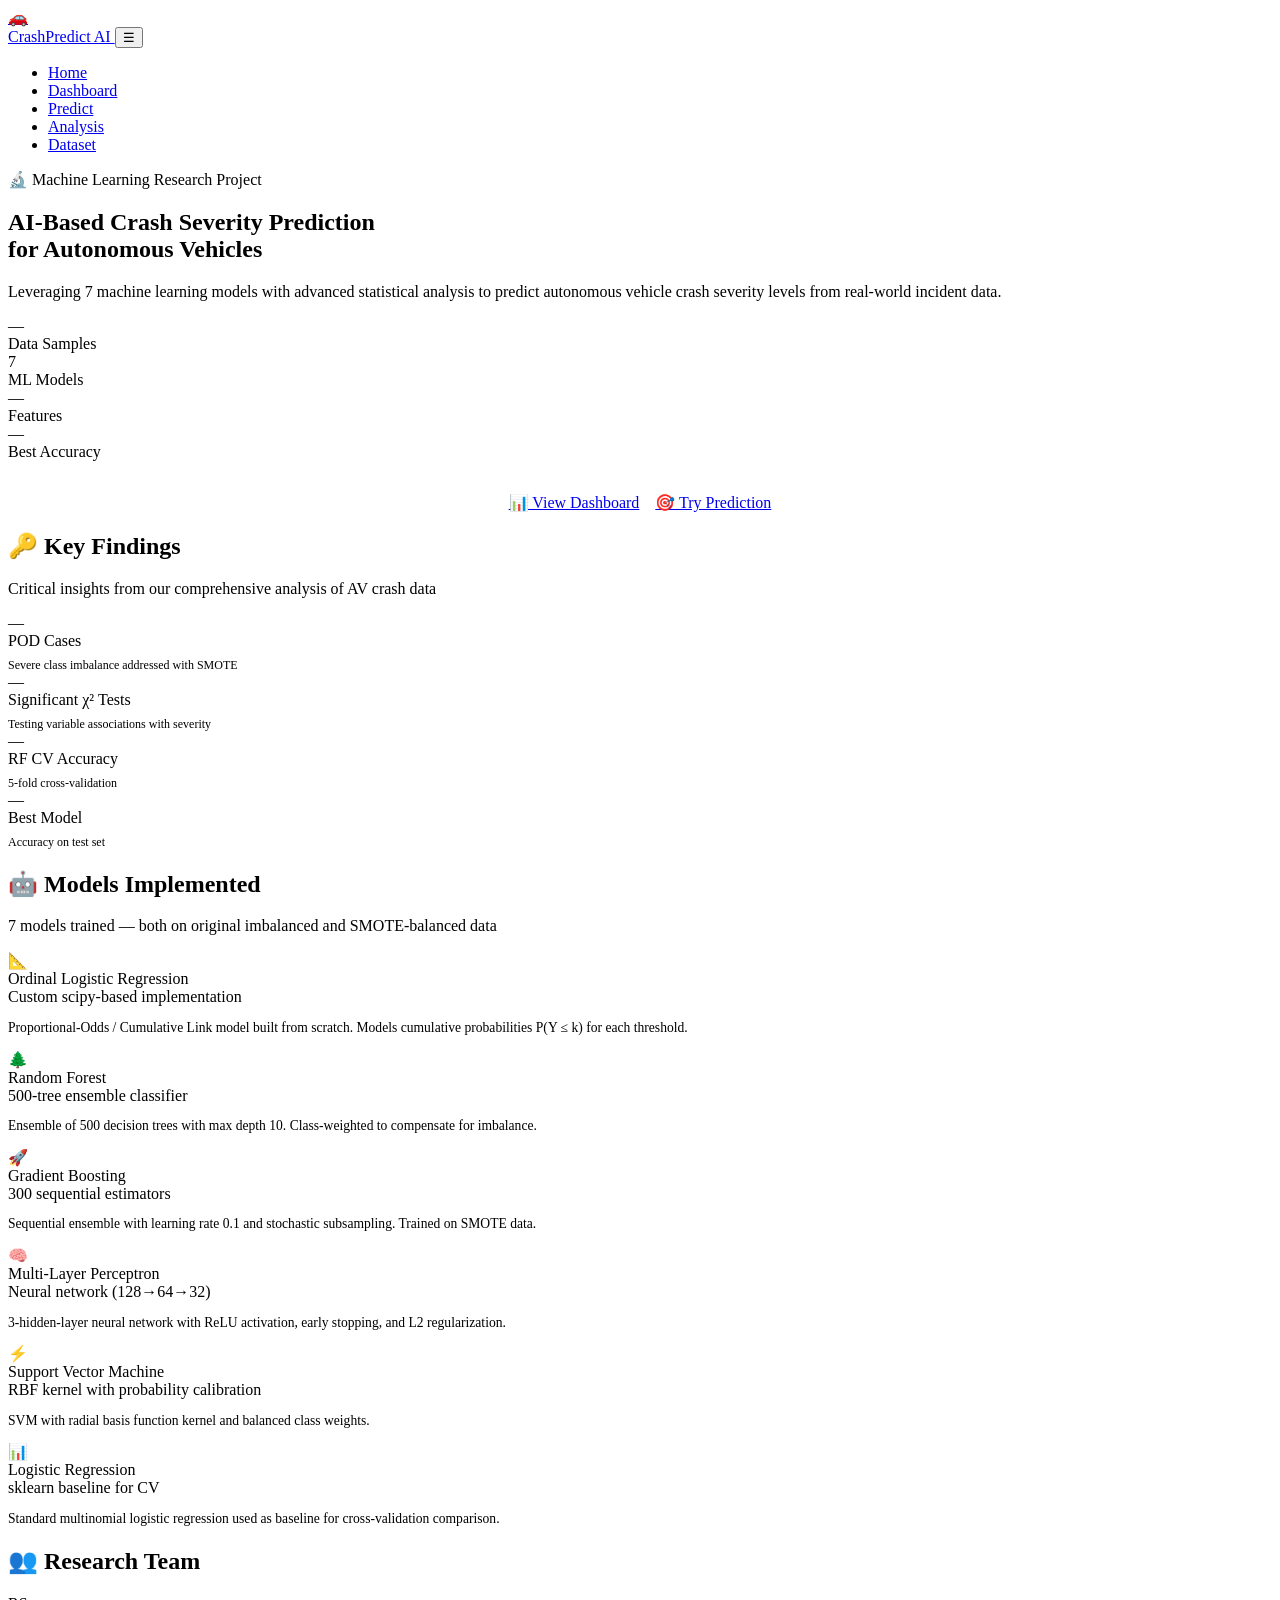
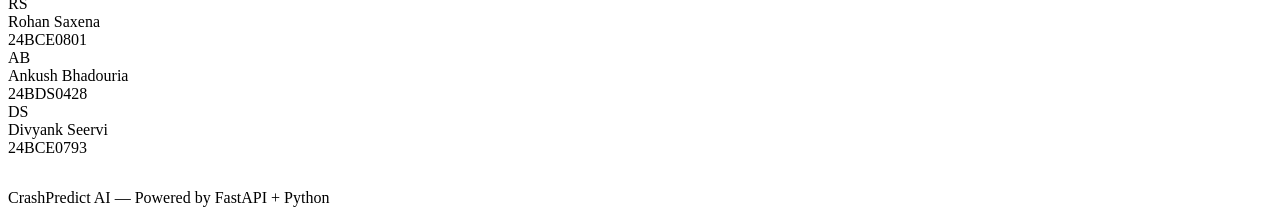
==== frontend/index.html @ 6fcd98fb "first commit" ====
<!DOCTYPE html>
<html lang="en">

<head>
    <meta charset="UTF-8">
    <meta name="viewport" content="width=device-width, initial-scale=1.0">
    <meta name="description"
        content="AI-Based Crash Severity Prediction for Autonomous Vehicles — ML models, statistical analysis, and interactive dashboard">
    <title>CrashPredict AI — Autonomous Vehicle Crash Severity</title>
    <link rel="stylesheet" href="/static/style.css">
</head>

<body>
    <div class="bg-pattern"></div>

    <nav class="navbar" id="navbar">
        <div class="nav-container">
            <a href="/" class="nav-logo">
                <div class="nav-logo-icon">🚗</div>
                CrashPredict AI
            </a>
            <button class="nav-toggle"
                onclick="document.querySelector('.nav-links').classList.toggle('show')">☰</button>
            <ul class="nav-links">
                <li><a href="/" class="active">Home</a></li>
                <li><a href="/dashboard.html">Dashboard</a></li>
                <li><a href="/predict.html">Predict</a></li>
                <li><a href="/analysis.html">Analysis</a></li>
                <li><a href="/dataset.html">Dataset</a></li>
            </ul>
        </div>
    </nav>

    <div class="main-content">
        <section class="hero">
            <div class="hero-badge">🔬 Machine Learning Research Project</div>
            <h1>AI-Based <span>Crash Severity</span> Prediction<br>for Autonomous Vehicles</h1>
            <p>Leveraging 7 machine learning models with advanced statistical analysis to predict autonomous vehicle
                crash severity levels from real-world incident data.</p>

            <div class="hero-stats" id="heroStats">
                <div class="hero-stat">
                    <div class="hero-stat-value" id="statSamples">—</div>
                    <div class="hero-stat-label">Data Samples</div>
                </div>
                <div class="hero-stat">
                    <div class="hero-stat-value">7</div>
                    <div class="hero-stat-label">ML Models</div>
                </div>
                <div class="hero-stat">
                    <div class="hero-stat-value" id="statFeatures">—</div>
                    <div class="hero-stat-label">Features</div>
                </div>
                <div class="hero-stat">
                    <div class="hero-stat-value" id="statAccuracy">—</div>
                    <div class="hero-stat-label">Best Accuracy</div>
                </div>
            </div>

            <div style="margin-top:2rem; display:flex; gap:1rem; justify-content:center; flex-wrap:wrap;">
                <a href="/dashboard.html" class="btn btn-primary">📊 View Dashboard</a>
                <a href="/predict.html" class="btn btn-secondary">🎯 Try Prediction</a>
            </div>
        </section>

        <div class="section-header">
            <h2>🔑 Key Findings</h2>
            <p>Critical insights from our comprehensive analysis of AV crash data</p>
        </div>
        <div class="grid-4 fade-in" id="findingsGrid">
            <div class="metric-card">
                <div class="metric-value blue" id="findPod">—</div>
                <div class="metric-label">POD Cases</div>
                <div style="color:var(--text-muted);font-size:0.75rem;margin-top:0.5rem">Severe class imbalance
                    addressed with SMOTE</div>
            </div>
            <div class="metric-card">
                <div class="metric-value green" id="findChi">—</div>
                <div class="metric-label">Significant χ² Tests</div>
                <div style="color:var(--text-muted);font-size:0.75rem;margin-top:0.5rem">Testing variable associations
                    with severity</div>
            </div>
            <div class="metric-card">
                <div class="metric-value orange" id="findCV">—</div>
                <div class="metric-label">RF CV Accuracy</div>
                <div style="color:var(--text-muted);font-size:0.75rem;margin-top:0.5rem">5-fold cross-validation</div>
            </div>
            <div class="metric-card">
                <div class="metric-value red" id="findBest">—</div>
                <div class="metric-label">Best Model</div>
                <div style="color:var(--text-muted);font-size:0.75rem;margin-top:0.5rem">Accuracy on test set</div>
            </div>
        </div>

        <div class="section-header">
            <h2>🤖 Models Implemented</h2>
            <p>7 models trained — both on original imbalanced and SMOTE-balanced data</p>
        </div>
        <div class="grid-3">
            <div class="card fade-in fade-in-1">
                <div class="card-header">
                    <div class="card-icon orange">📐</div>
                    <div>
                        <div class="card-title">Ordinal Logistic Regression</div>
                        <div class="card-subtitle">Custom scipy-based implementation</div>
                    </div>
                </div>
                <p style="font-size:0.85rem;color:var(--text-secondary)">Proportional-Odds / Cumulative Link model built
                    from scratch. Models cumulative probabilities P(Y ≤ k) for each threshold.</p>
            </div>
            <div class="card fade-in fade-in-2">
                <div class="card-header">
                    <div class="card-icon blue">🌲</div>
                    <div>
                        <div class="card-title">Random Forest</div>
                        <div class="card-subtitle">500-tree ensemble classifier</div>
                    </div>
                </div>
                <p style="font-size:0.85rem;color:var(--text-secondary)">Ensemble of 500 decision trees with max depth
                    10. Class-weighted to compensate for imbalance.</p>
            </div>
            <div class="card fade-in fade-in-3">
                <div class="card-header">
                    <div class="card-icon green">🚀</div>
                    <div>
                        <div class="card-title">Gradient Boosting</div>
                        <div class="card-subtitle">300 sequential estimators</div>
                    </div>
                </div>
                <p style="font-size:0.85rem;color:var(--text-secondary)">Sequential ensemble with learning rate 0.1 and
                    stochastic subsampling. Trained on SMOTE data.</p>
            </div>
            <div class="card fade-in fade-in-1">
                <div class="card-header">
                    <div class="card-icon purple">🧠</div>
                    <div>
                        <div class="card-title">Multi-Layer Perceptron</div>
                        <div class="card-subtitle">Neural network (128→64→32)</div>
                    </div>
                </div>
                <p style="font-size:0.85rem;color:var(--text-secondary)">3-hidden-layer neural network with ReLU
                    activation, early stopping, and L2 regularization.</p>
            </div>
            <div class="card fade-in fade-in-2">
                <div class="card-header">
                    <div class="card-icon cyan">⚡</div>
                    <div>
                        <div class="card-title">Support Vector Machine</div>
                        <div class="card-subtitle">RBF kernel with probability calibration</div>
                    </div>
                </div>
                <p style="font-size:0.85rem;color:var(--text-secondary)">SVM with radial basis function kernel and
                    balanced class weights.</p>
            </div>
            <div class="card fade-in fade-in-3">
                <div class="card-header">
                    <div class="card-icon red">📊</div>
                    <div>
                        <div class="card-title">Logistic Regression</div>
                        <div class="card-subtitle">sklearn baseline for CV</div>
                    </div>
                </div>
                <p style="font-size:0.85rem;color:var(--text-secondary)">Standard multinomial logistic regression used
                    as baseline for cross-validation comparison.</p>
            </div>
        </div>

        <div class="section-header">
            <h2>👥 Research Team</h2>
        </div>
        <div class="team-grid" style="margin-bottom:2rem">
            <div class="team-card fade-in fade-in-1">
                <div class="team-avatar">RS</div>
                <div class="team-name">Rohan Saxena</div>
                <div class="team-id">24BCE0801</div>
            </div>
            <div class="team-card fade-in fade-in-2">
                <div class="team-avatar">AB</div>
                <div class="team-name">Ankush Bhadouria</div>
                <div class="team-id">24BDS0428</div>
            </div>
            <div class="team-card fade-in fade-in-3">
                <div class="team-avatar">DS</div>
                <div class="team-name">Divyank Seervi</div>
                <div class="team-id">24BCE0793</div>
            </div>
        </div>

        <footer class="footer">
            <p>CrashPredict AI — Powered by FastAPI + Python</p>
        </footer>
    </div>

    <script>
        // Load live data from API
        fetch('/api/results').then(r => r.json()).then(data => {
            document.getElementById('statSamples').textContent = data.dataset.total_samples;
            document.getElementById('statFeatures').textContent = data.dataset.features_count;
            const best = Math.max(...Object.values(data.models).map(m => m.accuracy));
            document.getElementById('statAccuracy').textContent = (best * 100).toFixed(1) + '%';
            const pod = data.dataset.severity_distribution.POD || 0;
            document.getElementById('findPod').textContent = ((pod / data.dataset.total_samples) * 100).toFixed(1) + '%';
            const sigChi = data.chi_square.filter(c => c['p-value'] < 0.05).length;
            document.getElementById('findChi').textContent = sigChi + '/' + data.chi_square.length;
            document.getElementById('findCV').textContent = (data.cross_validation.RF_5fold_mean * 100).toFixed(1) + '%';
            document.getElementById('findBest').textContent = (best * 100).toFixed(1) + '%';
        }).catch(e => console.error('API error:', e));

        window.addEventListener('scroll', () => document.getElementById('navbar').classList.toggle('scrolled', window.scrollY > 20));
        const observer = new IntersectionObserver(entries => { entries.forEach(e => { if (e.isIntersecting) { e.target.style.opacity = '1'; e.target.style.transform = 'translateY(0)' } }) }, { threshold: 0.1 });
        document.querySelectorAll('.fade-in').forEach(el => { el.style.opacity = '0'; el.style.transform = 'translateY(20px)'; el.style.transition = 'all 0.6s ease-out'; observer.observe(el) });
    </script>
</body>

</html>
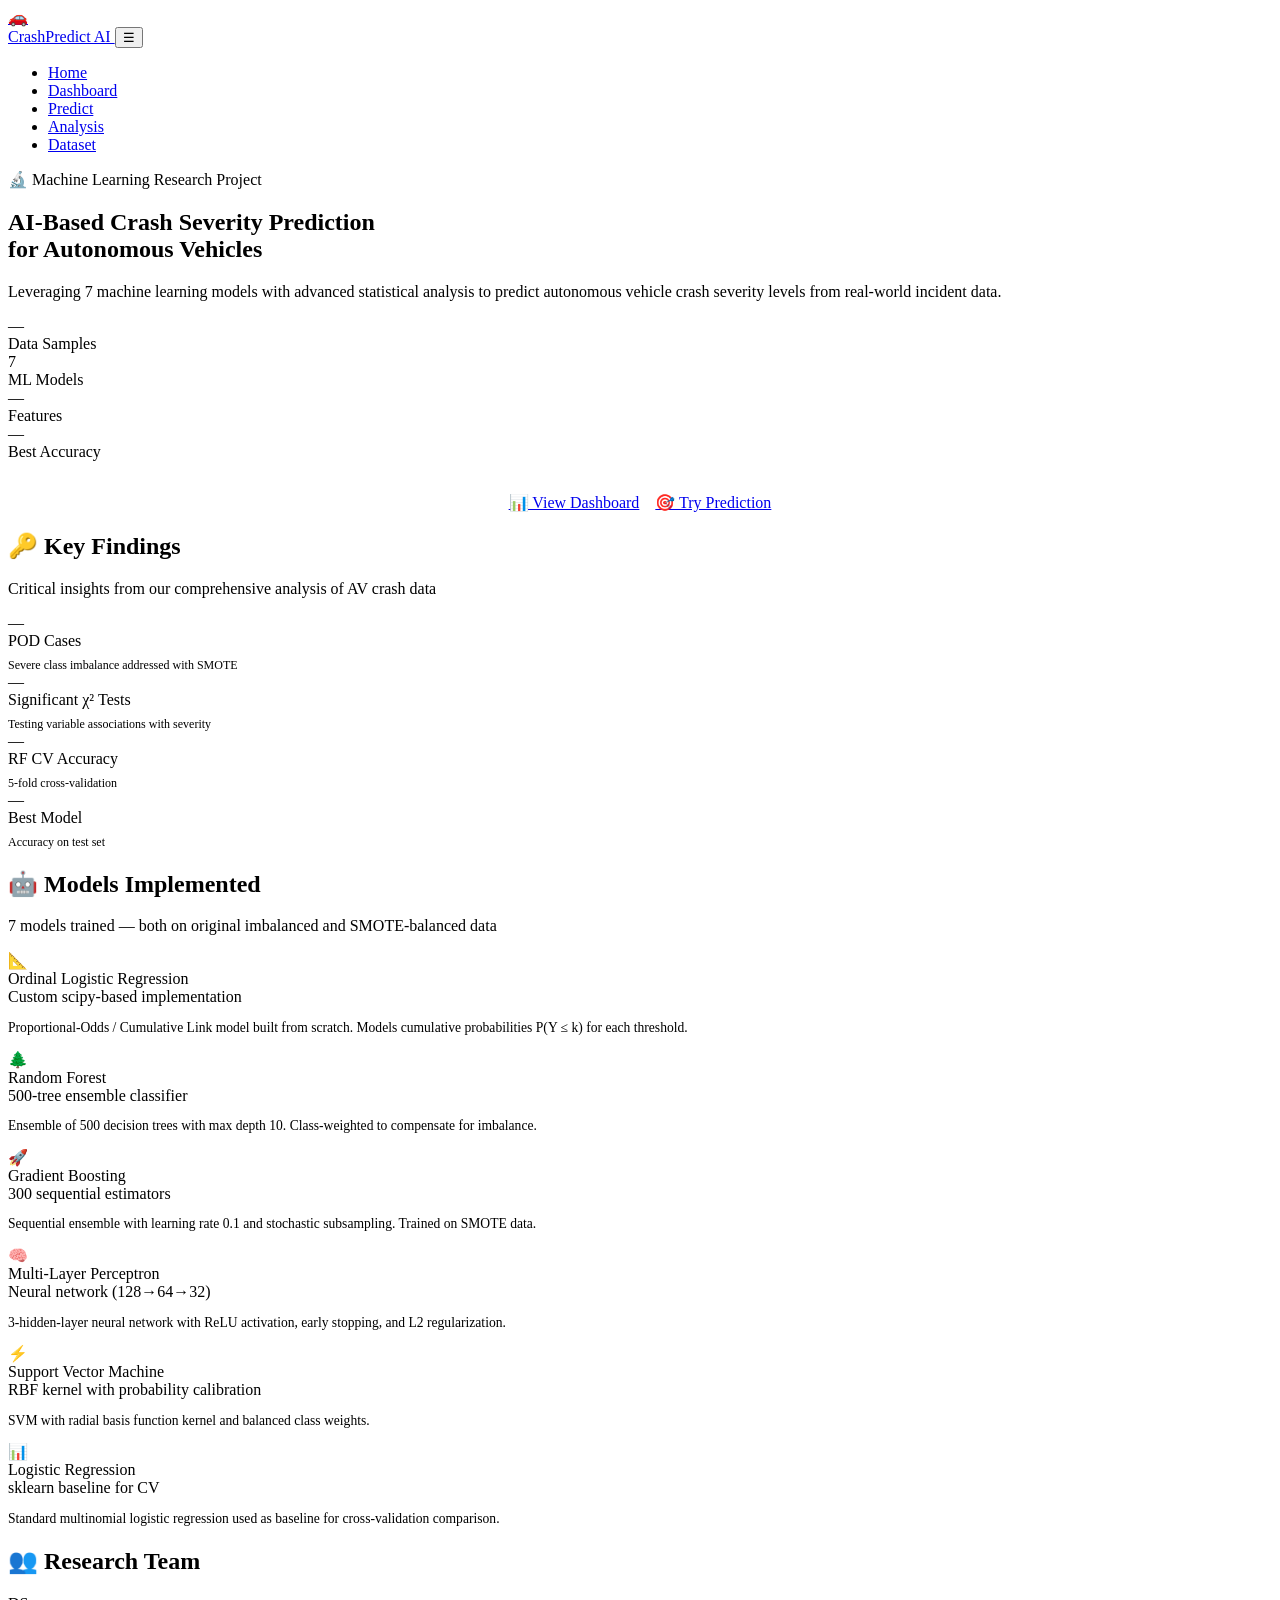
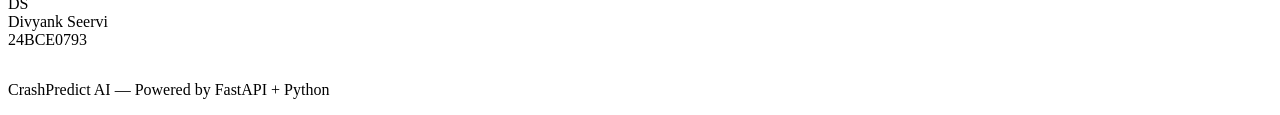
==== commit f0bd87dc: "Sanitize names: keep only Divyank Seervi; rename training script; update frontend" ====
--- a/frontend/index.html
+++ b/frontend/index.html
@@ -170,16 +170,6 @@
         </div>
         <div class="team-grid" style="margin-bottom:2rem">
             <div class="team-card fade-in fade-in-1">
-                <div class="team-avatar">RS</div>
-                <div class="team-name">Rohan Saxena</div>
-                <div class="team-id">24BCE0801</div>
-            </div>
-            <div class="team-card fade-in fade-in-2">
-                <div class="team-avatar">AB</div>
-                <div class="team-name">Ankush Bhadouria</div>
-                <div class="team-id">24BDS0428</div>
-            </div>
-            <div class="team-card fade-in fade-in-3">
                 <div class="team-avatar">DS</div>
                 <div class="team-name">Divyank Seervi</div>
                 <div class="team-id">24BCE0793</div>
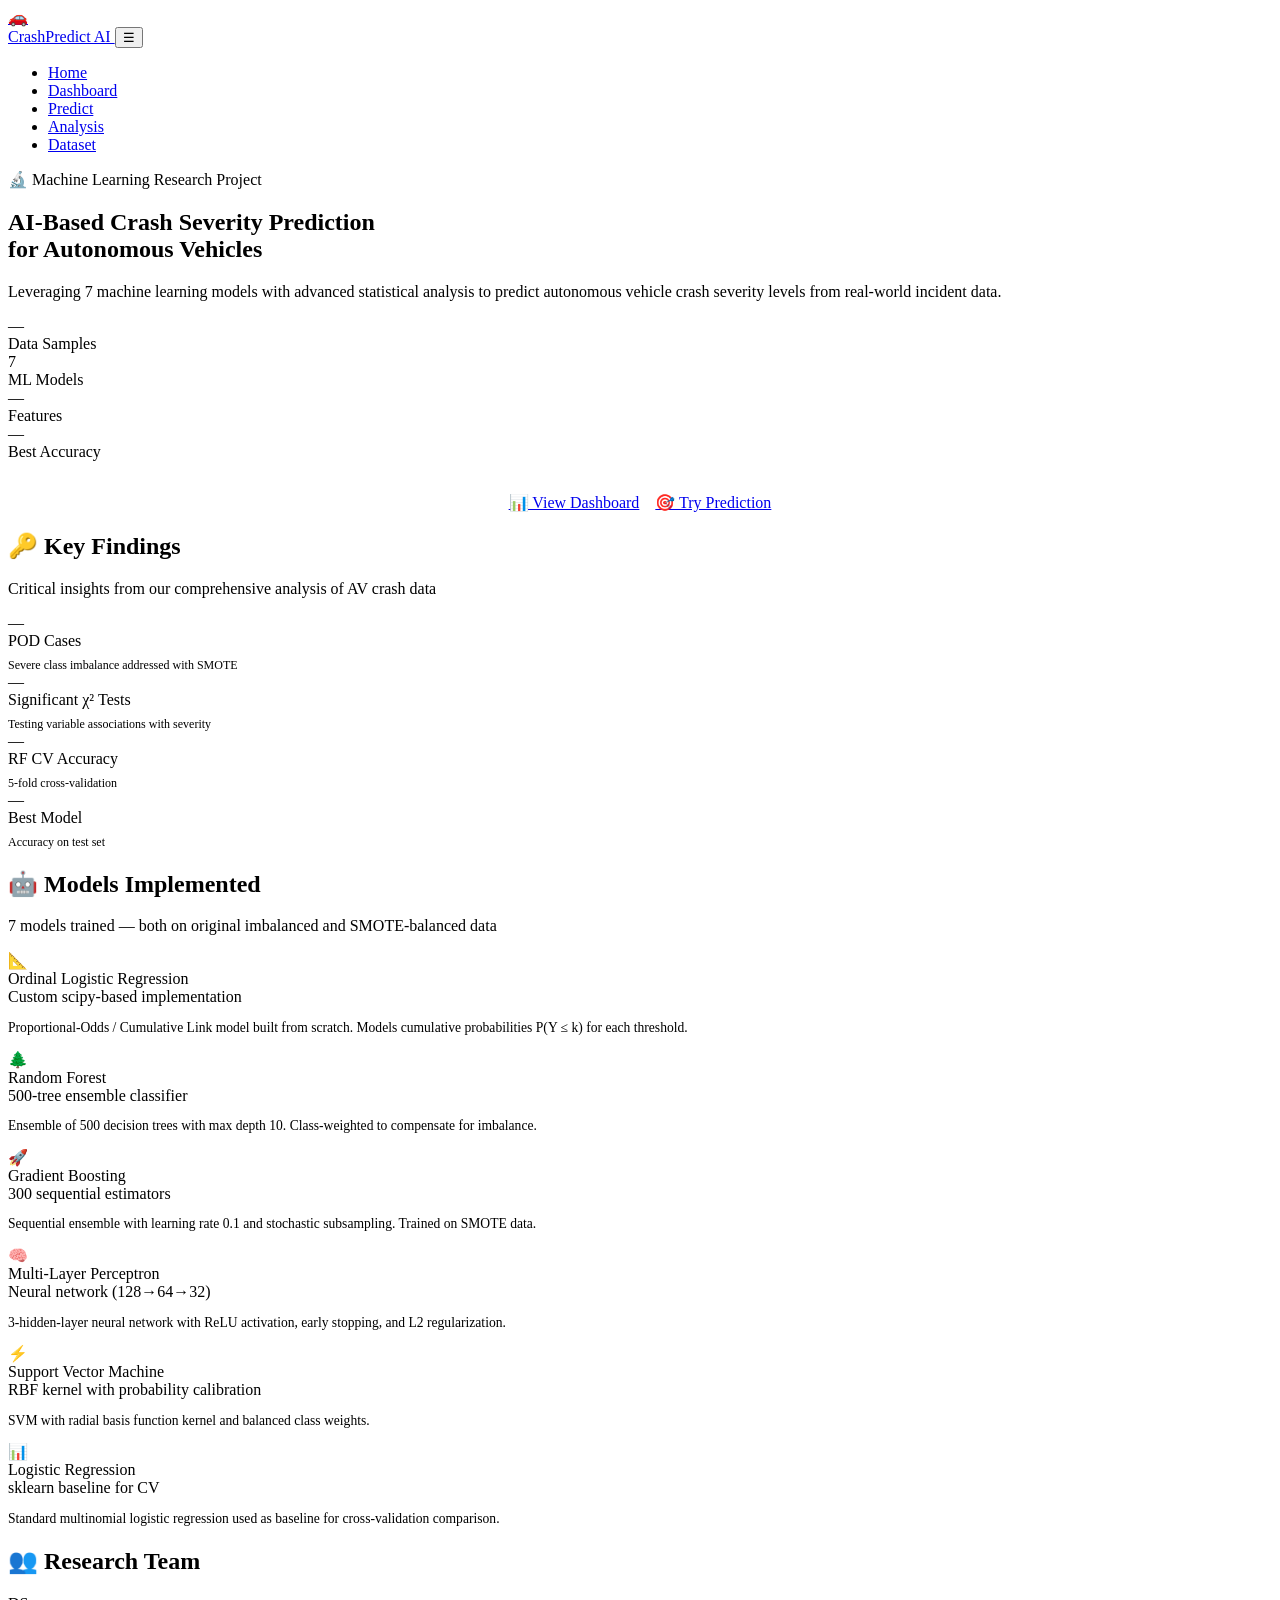
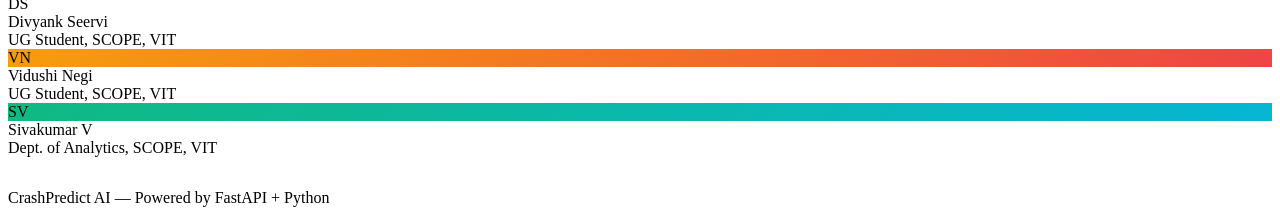
==== commit 153ab70e: "Fix data leakage, update dashboard UI, and remove hardcoded API domain constraints" ====
--- a/frontend/index.html
+++ b/frontend/index.html
@@ -172,7 +172,17 @@
             <div class="team-card fade-in fade-in-1">
                 <div class="team-avatar">DS</div>
                 <div class="team-name">Divyank Seervi</div>
-                <div class="team-id">24BCE0793</div>
+                <div class="team-id">UG Student, SCOPE, VIT</div>
+            </div>
+            <div class="team-card fade-in fade-in-2">
+                <div class="team-avatar" style="background: linear-gradient(135deg, #f59e0b, #ef4444);">VN</div>
+                <div class="team-name">Vidushi Negi</div>
+                <div class="team-id">UG Student, SCOPE, VIT</div>
+            </div>
+            <div class="team-card fade-in fade-in-3">
+                <div class="team-avatar" style="background: linear-gradient(135deg, #10b981, #06b6d4);">SV</div>
+                <div class="team-name">Sivakumar V</div>
+                <div class="team-id">Dept. of Analytics, SCOPE, VIT</div>
             </div>
         </div>
 
